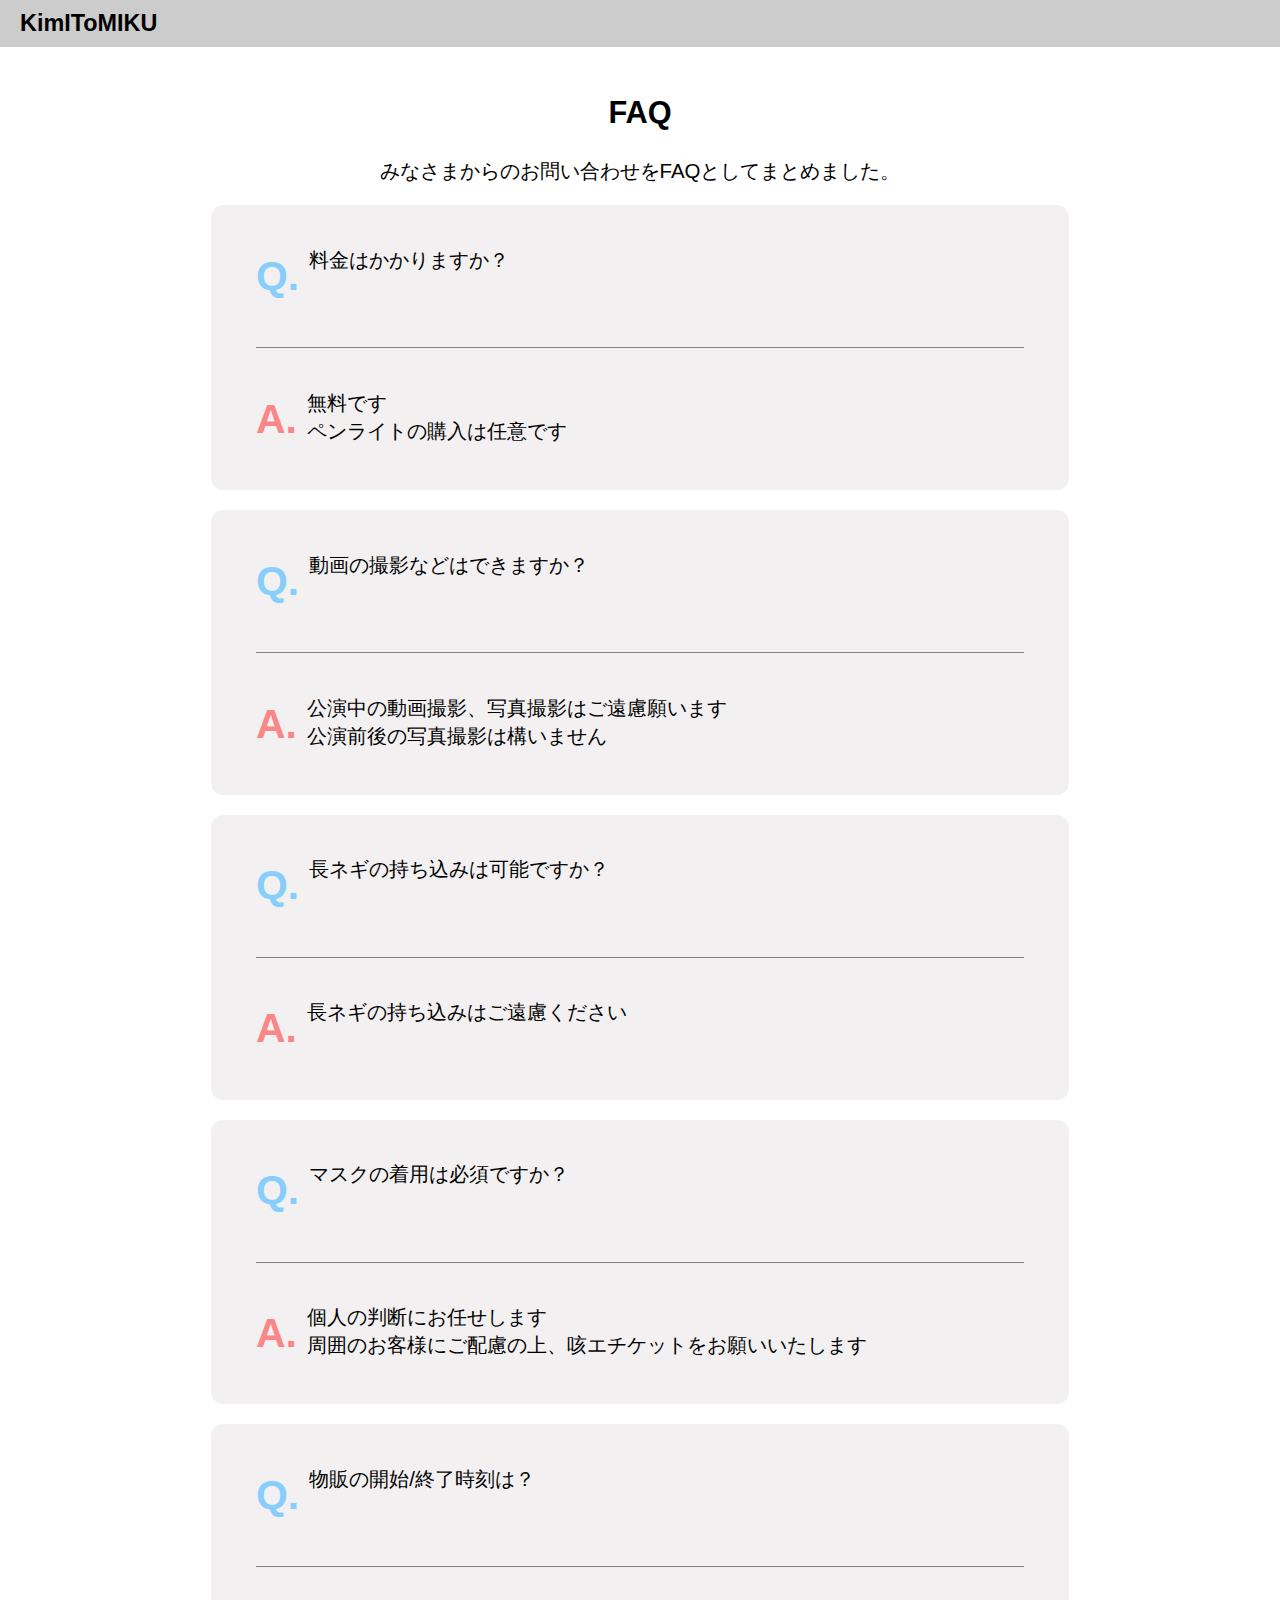
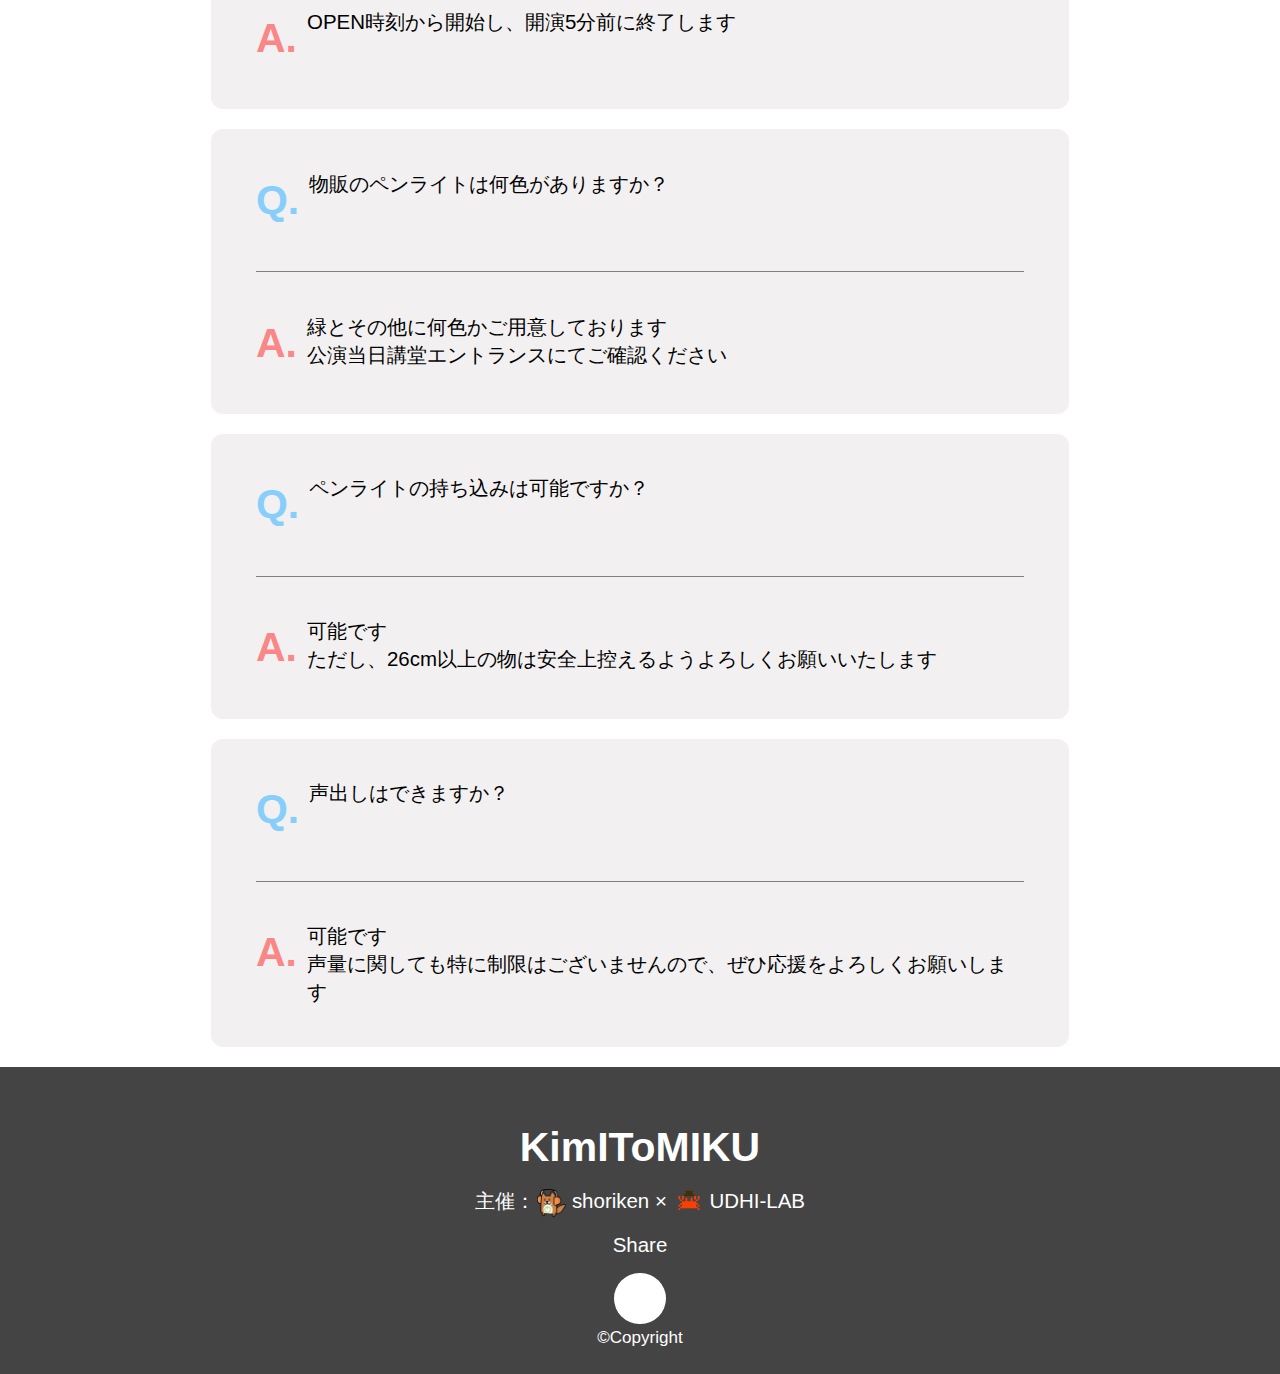
==== docs/faq.html @ 0fe7bd04 "FAQ" ====
<!DOCTYPE html>
<html lang="ja">
<head>
    <meta charset="utf-8">
    <title>KimIToMIKU</title>
    <meta name="description" content=""><!--検索時の説明文(仮置き)-->
    <link rel="stylesheet" href="https://maxst.icons8.com/vue-static/landings/line-awesome/line-awesome/1.3.0/css/line-awesome.min.css">
    <link href="css/faq.css" rel="stylesheet">
    <link rel="icon" type="image/png" href="images/"><!--ファビコン(仮置き)-->
    <meta name="viewport" content="width=device-width, initial-scale=1">
</head>

<body>
    <header>
        <div class="header-content">
            <a href="./" class="header-logo"><h3>KimIToMIKU</h3></a>
        </div>
    </header>
	<div class="contents" id="faq">
		<h2 class="section">FAQ</h2>
		<p>みなさまからのお問い合わせをFAQとしてまとめました。</p>
	</div>
	<div class="qa_container">
		<div class="question">
			<h1>Q.</h1>
			<p>
			料金はかかりますか？
			</p>
		</div>
		<div class="answer">
			<h1>A.</h1>
			<p>
			無料です<br>
			ペンライトの購入は任意です
			</p>
		</div>
	</div>
	<div class="qa_container">
		<div class="question">
			<h1>Q.</h1>
			<p>
			動画の撮影などはできますか？
			</p>
		</div>
		<div class="answer">
			<h1>A.</h1>
			<p>
			公演中の動画撮影、写真撮影はご遠慮願います<br>
			公演前後の写真撮影は構いません
			</p>
		</div>
	</div>
	<div class="qa_container">
		<div class="question">
			<h1>Q.</h1>
			<p>
			長ネギの持ち込みは可能ですか？
			</p>
		</div>
		<div class="answer">
			<h1>A.</h1>
			<p>
			長ネギの持ち込みはご遠慮ください
			</p>
		</div>
	</div>
	<div class="qa_container">
		<div class="question">
			<h1>Q.</h1>
			<p>
			マスクの着用は必須ですか？
			</p>
		</div>
		<div class="answer">
			<h1>A.</h1>
			<p>
			個人の判断にお任せします<br>
			周囲のお客様にご配慮の上、咳エチケットをお願いいたします
			</p>
		</div>
	</div>
	<div class="qa_container">
		<div class="question">
			<h1>Q.</h1>
			<p>
			物販の開始/終了時刻は？
			</p>
		</div>
		<div class="answer">
			<h1>A.</h1>
			<p>
			OPEN時刻から開始し、開演5分前に終了します
			</p>
		</div>
	</div>
	<div class="qa_container">
		<div class="question">
			<h1>Q.</h1>
			<p>
			物販のペンライトは何色がありますか？
			</p>
		</div>
		<div class="answer">
			<h1>A.</h1>
			<p>
			緑とその他に何色かご用意しております<br>
			公演当日講堂エントランスにてご確認ください
			</p>
		</div>
	</div>
	<div class="qa_container">
		<div class="question">
			<h1>Q.</h1>
			<p>
			ペンライトの持ち込みは可能ですか？
			</p>
		</div>
		<div class="answer">
			<h1>A.</h1>
			<p>
			可能です<br>
			ただし、26cm以上の物は安全上控えるようよろしくお願いいたします
			</p>
		</div>
	</div>
	<div class="qa_container">
		<div class="question">
			<h1>Q.</h1>
			<p>
			声出しはできますか？
			</p>
		</div>
		<div class="answer">
			<h1>A.</h1>
			<p>
			可能です<br>
			声量に関しても特に制限はございませんので、ぜひ応援をよろしくお願いします
			</p>
		</div>
	</div>

    <footer>
        <h1>KimIToMIKU</h1>
        <p>主催：<img class="icon" src="images/syoriken-icon.webp">shoriken × <img class="icon" src="images/UDHI-LAB-icon.svg">UDHI-LAB</p>
        <p>Share</p>
        <div class="twitter-box" id="share-area"></div>
        <small>&copy;Copyright</small>
    </footer>

    <script src="js/share-tweet.js"></script>
</body>
---- docs/css/faq.css ----
/*----- 共通設定 -----*/
html{
    font-size: 1.6vw;/*基準サイズ(横幅1000pxで1文字16pxになる)*/
    scroll-padding-top: 55px;/*ページ内リンクのずれ補正用*/

    font-family: Meirio, sans-serif;
}
/*位置調整*/
body{
    margin: 0;
}
/*一番上のコンテンツがヘッダーと被らないように調整*/
.contents{
    padding-top: 50px;
}
/*コンテンツの位置調整用*/
.content{
    padding-top: 1.5vw;
}
/*余白をつけ、中央に配置*/
.wrapper{
    max-width: 80%;
    margin: 5% auto 0; /*中央に配置*/
    padding: 0 4%; /*スマホ向けの調整*/
}
/*見出しのサイズと位置*/
.content h2{
    margin: 1vw 0;
    padding-left: 10%;
    font-size: 2rem;
}
/*テキストボックスの基本設定*/
.text{
    background: #eee;
    padding: 0 1vw;
    vertical-align: middle;
    font-size: 1.2rem;
}
.contents {
    width: 67%;
    margin: 20px auto 0 auto;
    text-align: center; 
}

.qa_container {
    width: 60%;
    margin: 20px auto;
    padding: 20px 45px;
    border-radius: 12px;
    box-shadow: 3px rgba(0, 0, 0, 0.238);
    background-color: rgb(242, 240, 240);
}

.question {
    display: flex;
    padding-bottom: 20px;
    border-bottom: solid 1px gray;
}

.question h1 {
    margin-right: 10px;
    color: #87cefa;
}

.answer {
    display: flex;
    padding-top: 20px;
}

.answer h1 {
    margin-right: 10px;
    color: #fa8787;
}

/*---------- ヘッダーの各種設定 ----------*/

/*ヘッダーの位置等調整*/
header {
    position: absolute;
    z-index: 9999;
}
.header-content{
    position: fixed;
    top: 0;
    left: 0;
    display: flex;
    justify-content: space-between;
    width: 100%;
    align-items: center;
    padding:10px 0;
    background: #ccc;
    margin-bottom: 20px;
}
/*ヘッダーロゴの位置調整*/
.header-logo{
    text-align:left;
    font-size: 20px;
    margin:0 20px;
    color: #000;
    text-decoration: none;
}
.header-logo h3{
    margin: 0;
}

/*アイコンの基本設定*/
.icon{
    max-width: 2.2vw;
    max-height: 2.2vw;
    vertical-align: middle;
    margin: 0 0.5% 0 0.2%;
}

/*---------- フッターの各種設定 ----------*/

/*フッターの位置等調整*/
footer {
    width: 100%;
    background: #444;
    text-align: center;
    color: #fff;
    padding-bottom: 2vw;
}
footer h1{
    margin: 0;
    padding-top: 4.5%;
}
footer p{
    margin: 1.25%;
}
/*Twitterのアイコン*/
.twitter-box{
    background: #fff;
    border-radius: 50%;
    width: 2.5rem;
    height: 2.5rem;
    margin: 0 auto;
}
.lab{
    color: #444;
    margin: 0.25rem;
    font-size: 2rem;
}
.twitter-box:hover{
    cursor: pointer;/*マウスカーソルを指マークに*/
}

/* スマホよりも大きい画面 */
@media screen and (max-width: 960px) {
    .qa_container {
        width: 80%;
        padding: 20px 20px;
    }

    #message_contents {
        display: block;
    }

    .text_container {
        width: 80%;
        height: fit-content;
        margin: 0 auto 20px auto;
    }
    
    #image {
        width: 100%;
        margin: 0;
    }
}
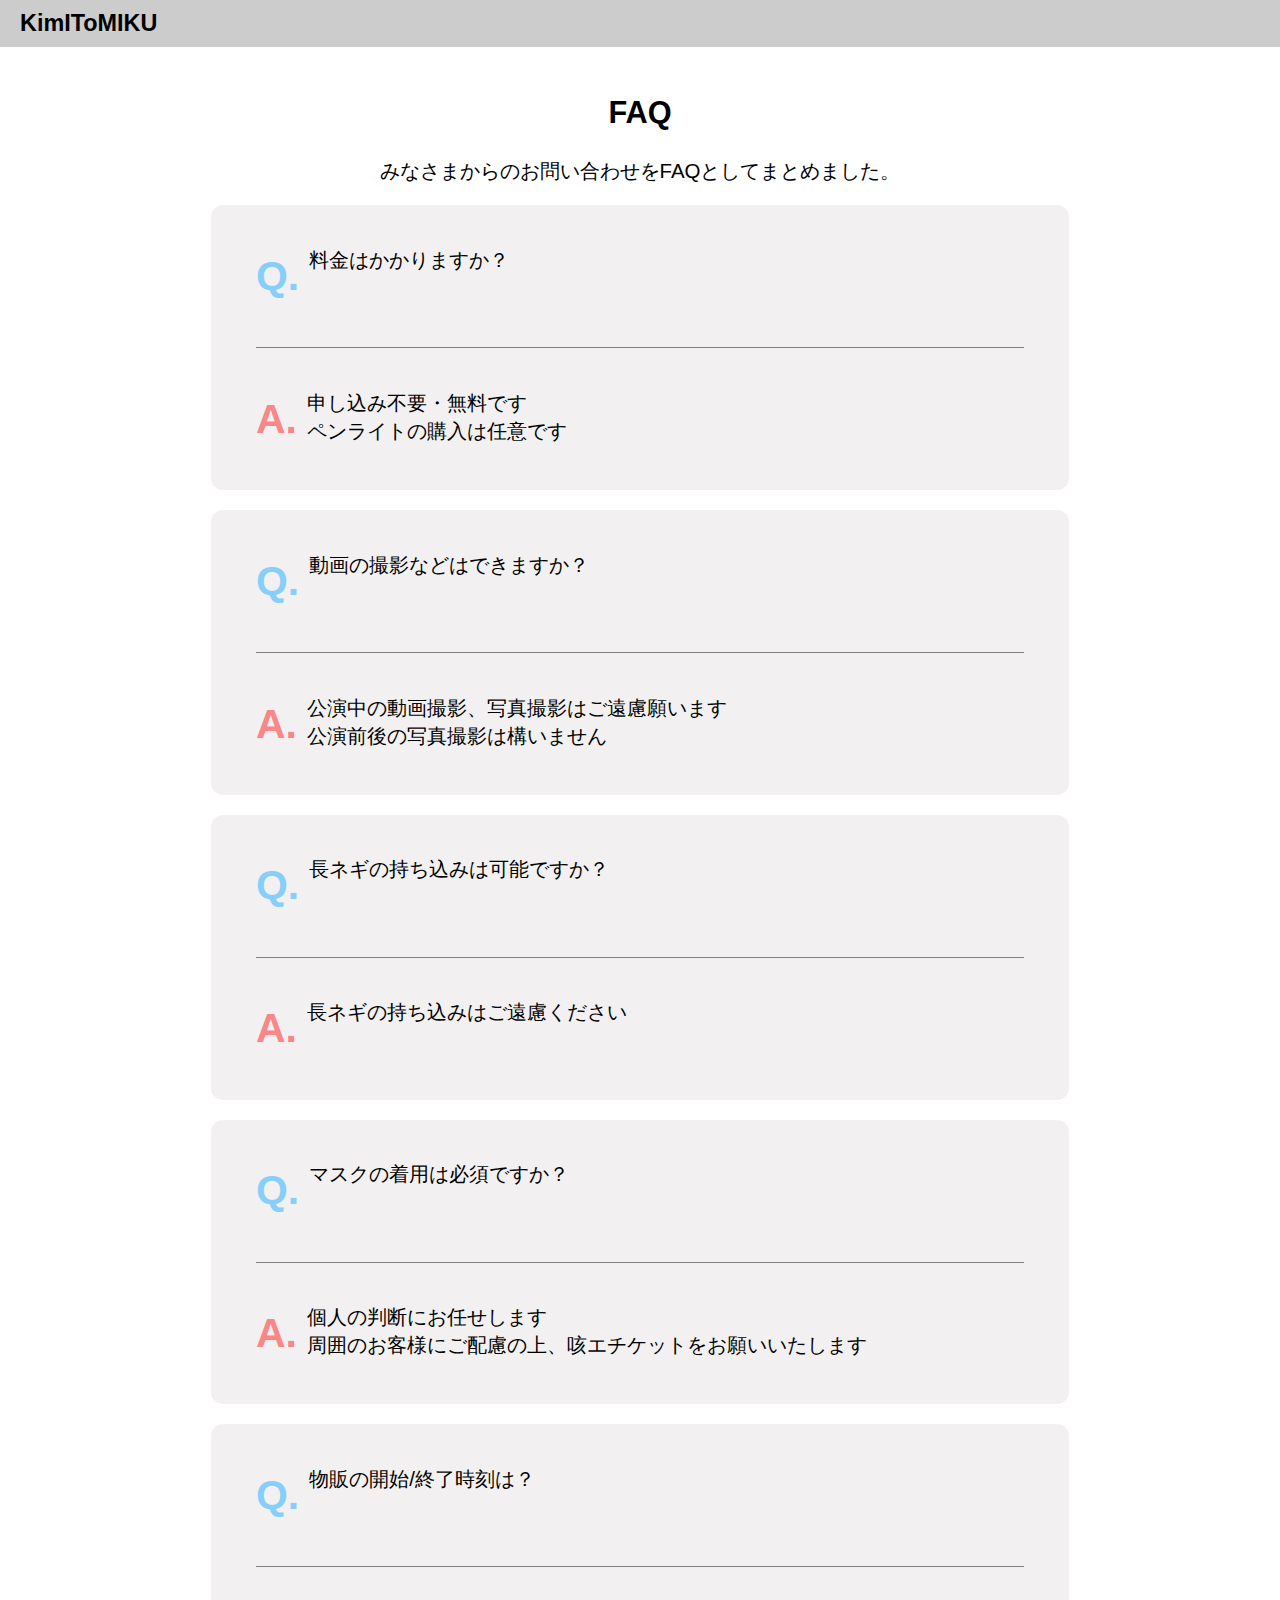
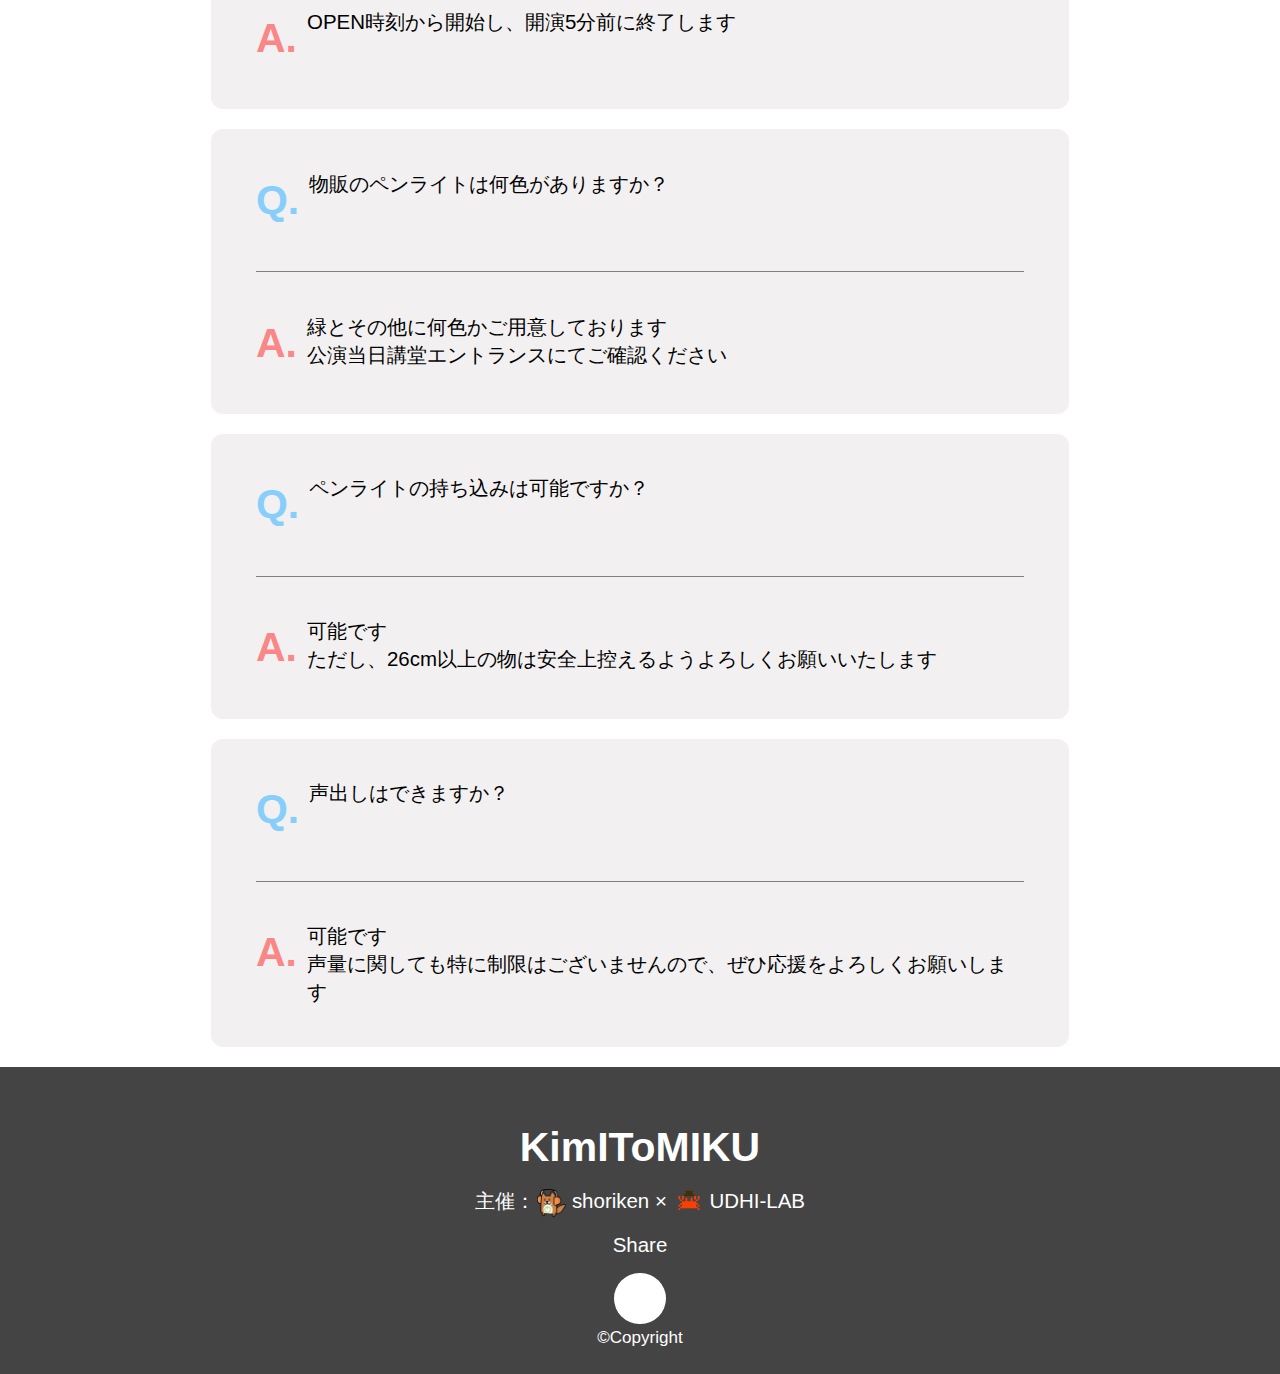
==== commit 54fc25dd: "add faq" ====
--- a/docs/faq.html
+++ b/docs/faq.html
@@ -30,7 +30,7 @@
 		<div class="answer">
 			<h1>A.</h1>
 			<p>
-			無料です<br>
+			申し込み不要・無料です<br>
 			ペンライトの購入は任意です
 			</p>
 		</div>
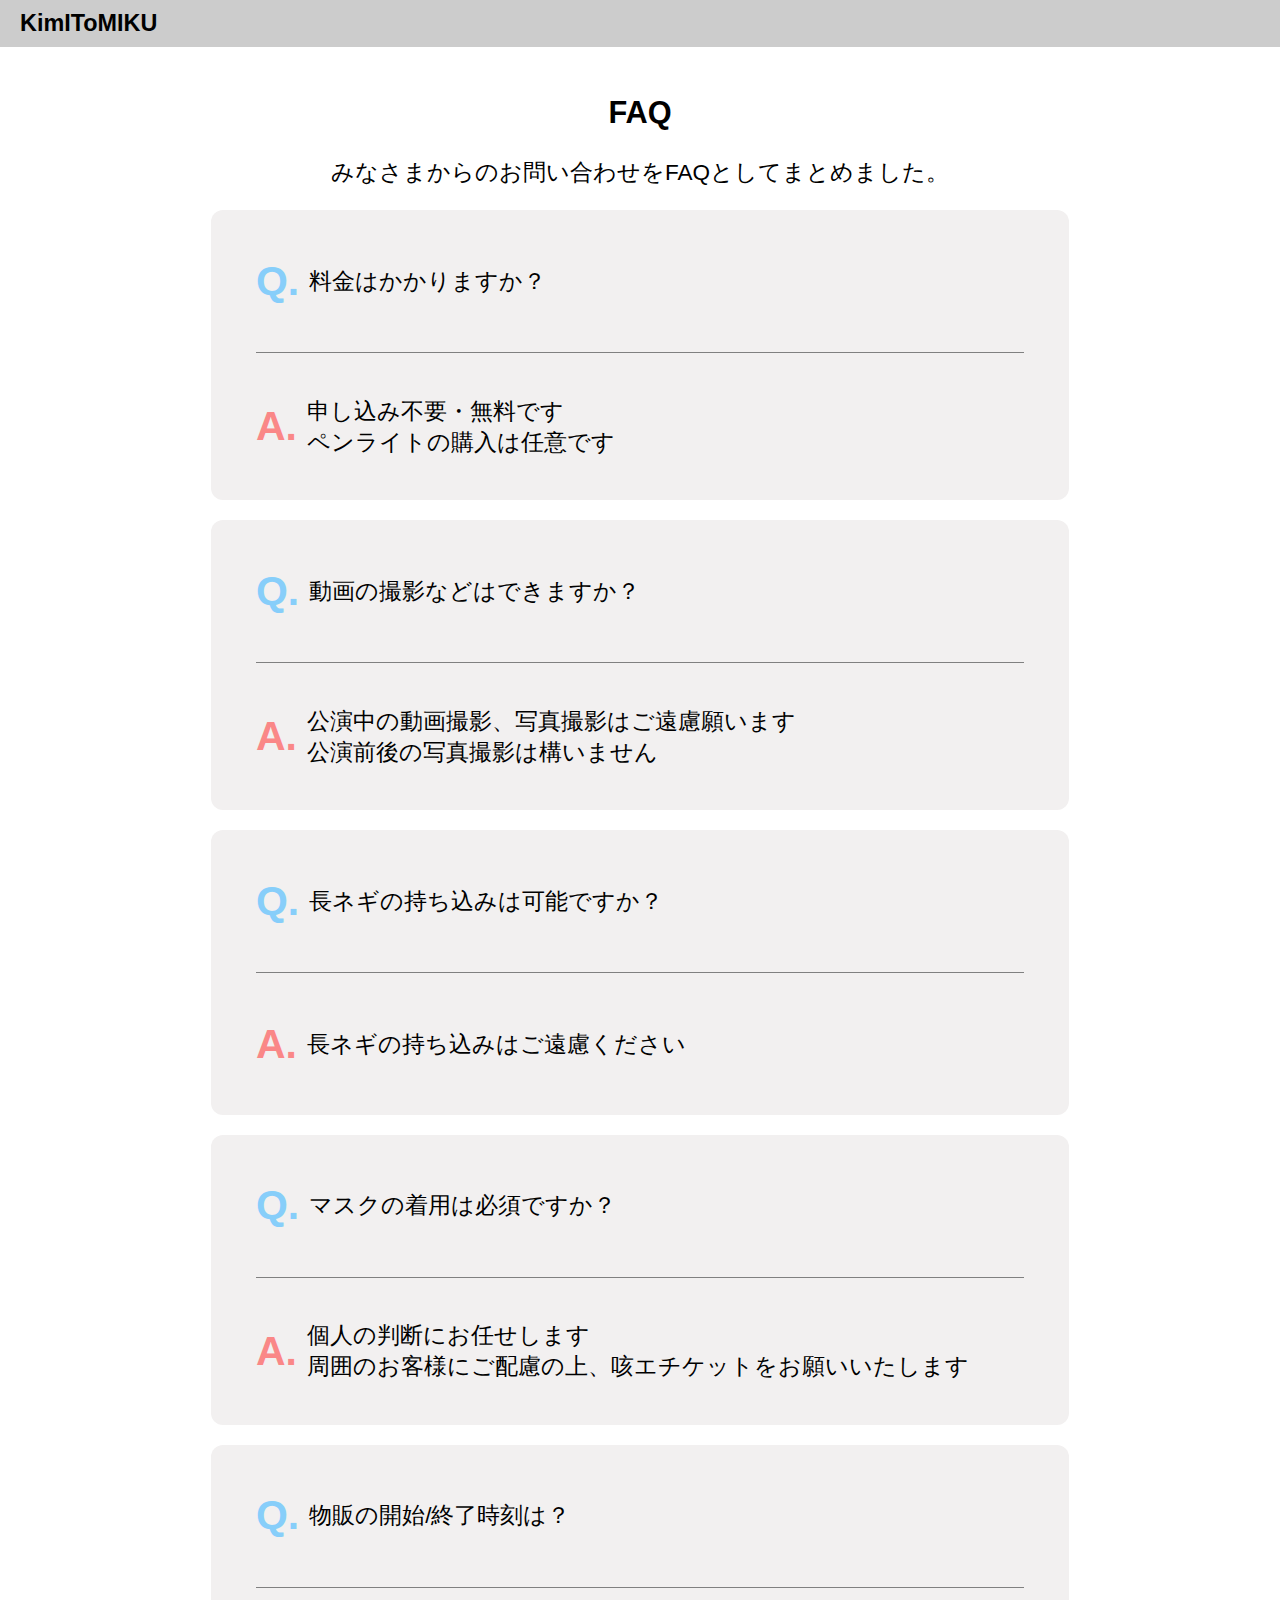
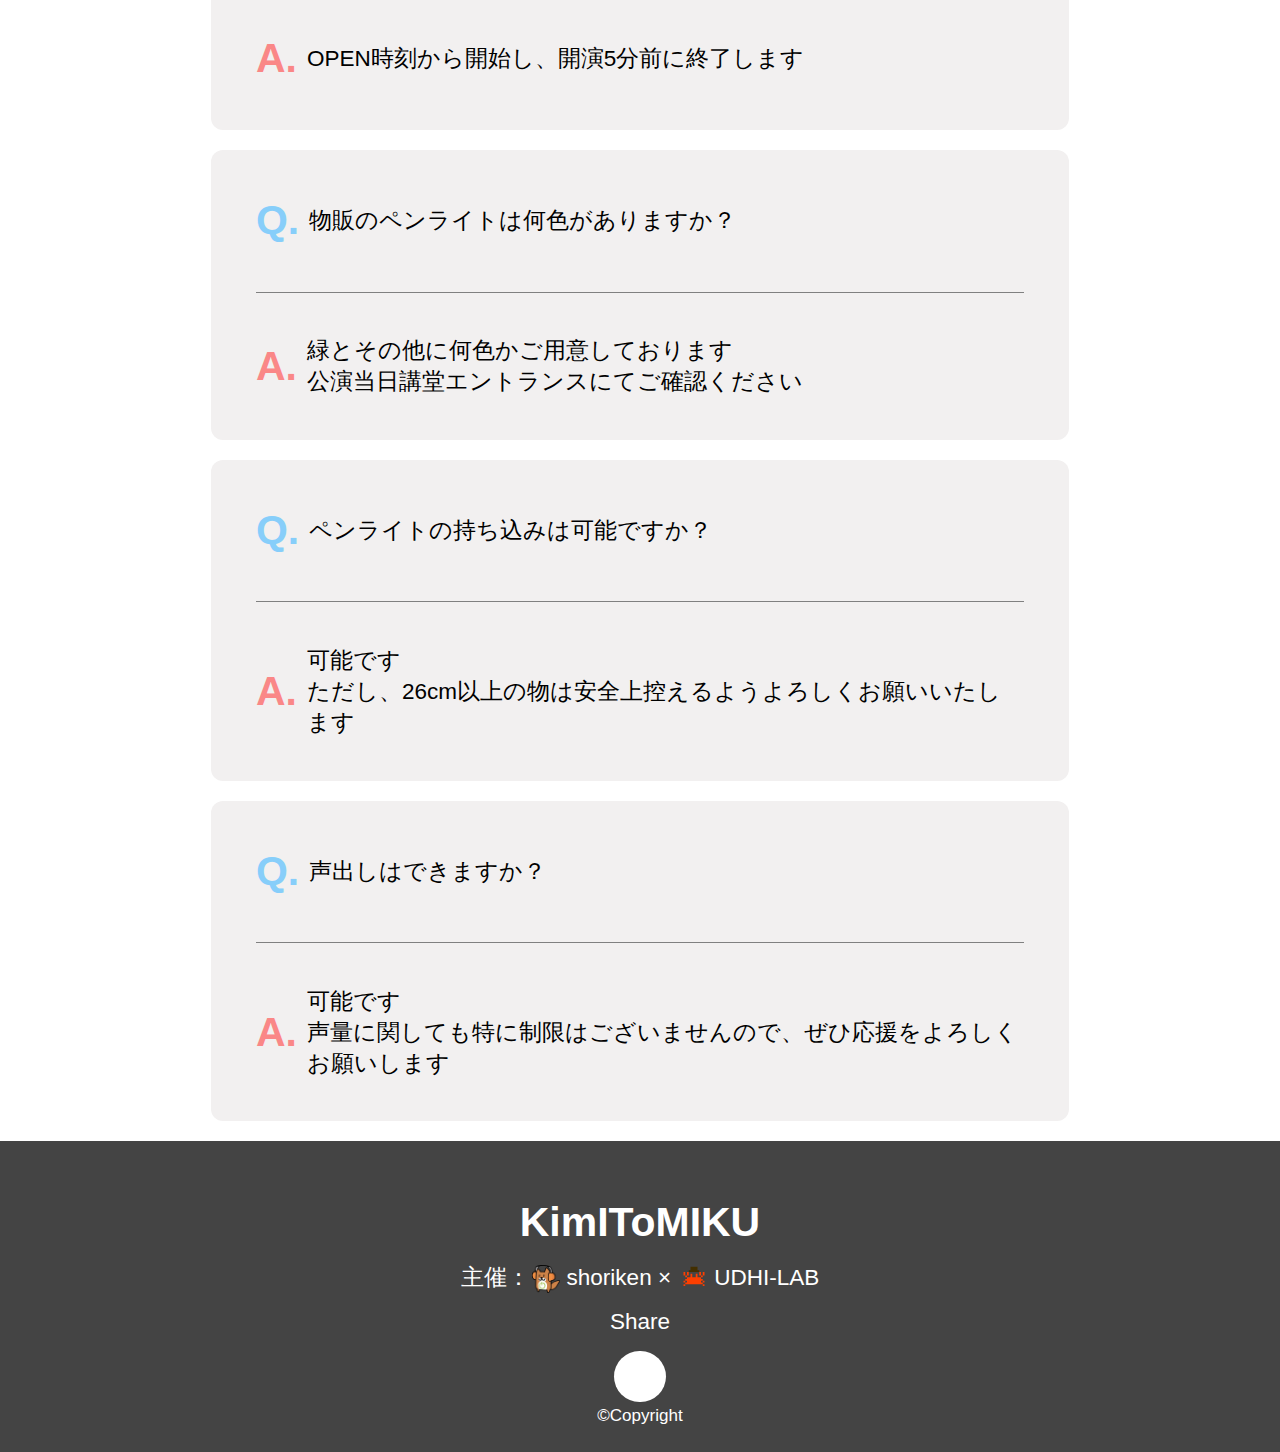
==== commit 9cc6d3cd: "adjust fontsize" ====
--- a/docs/faq.html
+++ b/docs/faq.html
@@ -13,7 +13,7 @@
 <body>
     <header>
         <div class="header-content">
-            <a href="./" class="header-logo"><h3>KimIToMIKU</h3></a>
+            <a href="./index.html" class="header-logo"><h3>KimIToMIKU</h3></a>
         </div>
     </header>
 	<div class="contents" id="faq">
--- a/docs/css/faq.css
+++ b/docs/css/faq.css
@@ -4,6 +4,9 @@
     scroll-padding-top: 55px;/*ページ内リンクのずれ補正用*/
 
     font-family: Meirio, sans-serif;
+}
+p{
+    font-size: 1.1rem;
 }
 /*位置調整*/
 body{
@@ -42,6 +45,9 @@
     text-align: center; 
 }
 
+.section{
+    font-size: 1.5rem;
+}
 .qa_container {
     width: 60%;
     margin: 20px auto;
@@ -53,6 +59,7 @@
 
 .question {
     display: flex;
+    align-items: center;
     padding-bottom: 20px;
     border-bottom: solid 1px gray;
 }
@@ -64,6 +71,7 @@
 
 .answer {
     display: flex;
+    align-items: center;
     padding-top: 20px;
 }
 
@@ -147,6 +155,12 @@
 
 /* スマホよりも大きい画面 */
 @media screen and (max-width: 960px) {
+    p{
+        font-size: 2.05rem;
+    }
+    .section{
+        font-size: 2.5rem;
+    }
     .qa_container {
         width: 80%;
         padding: 20px 20px;
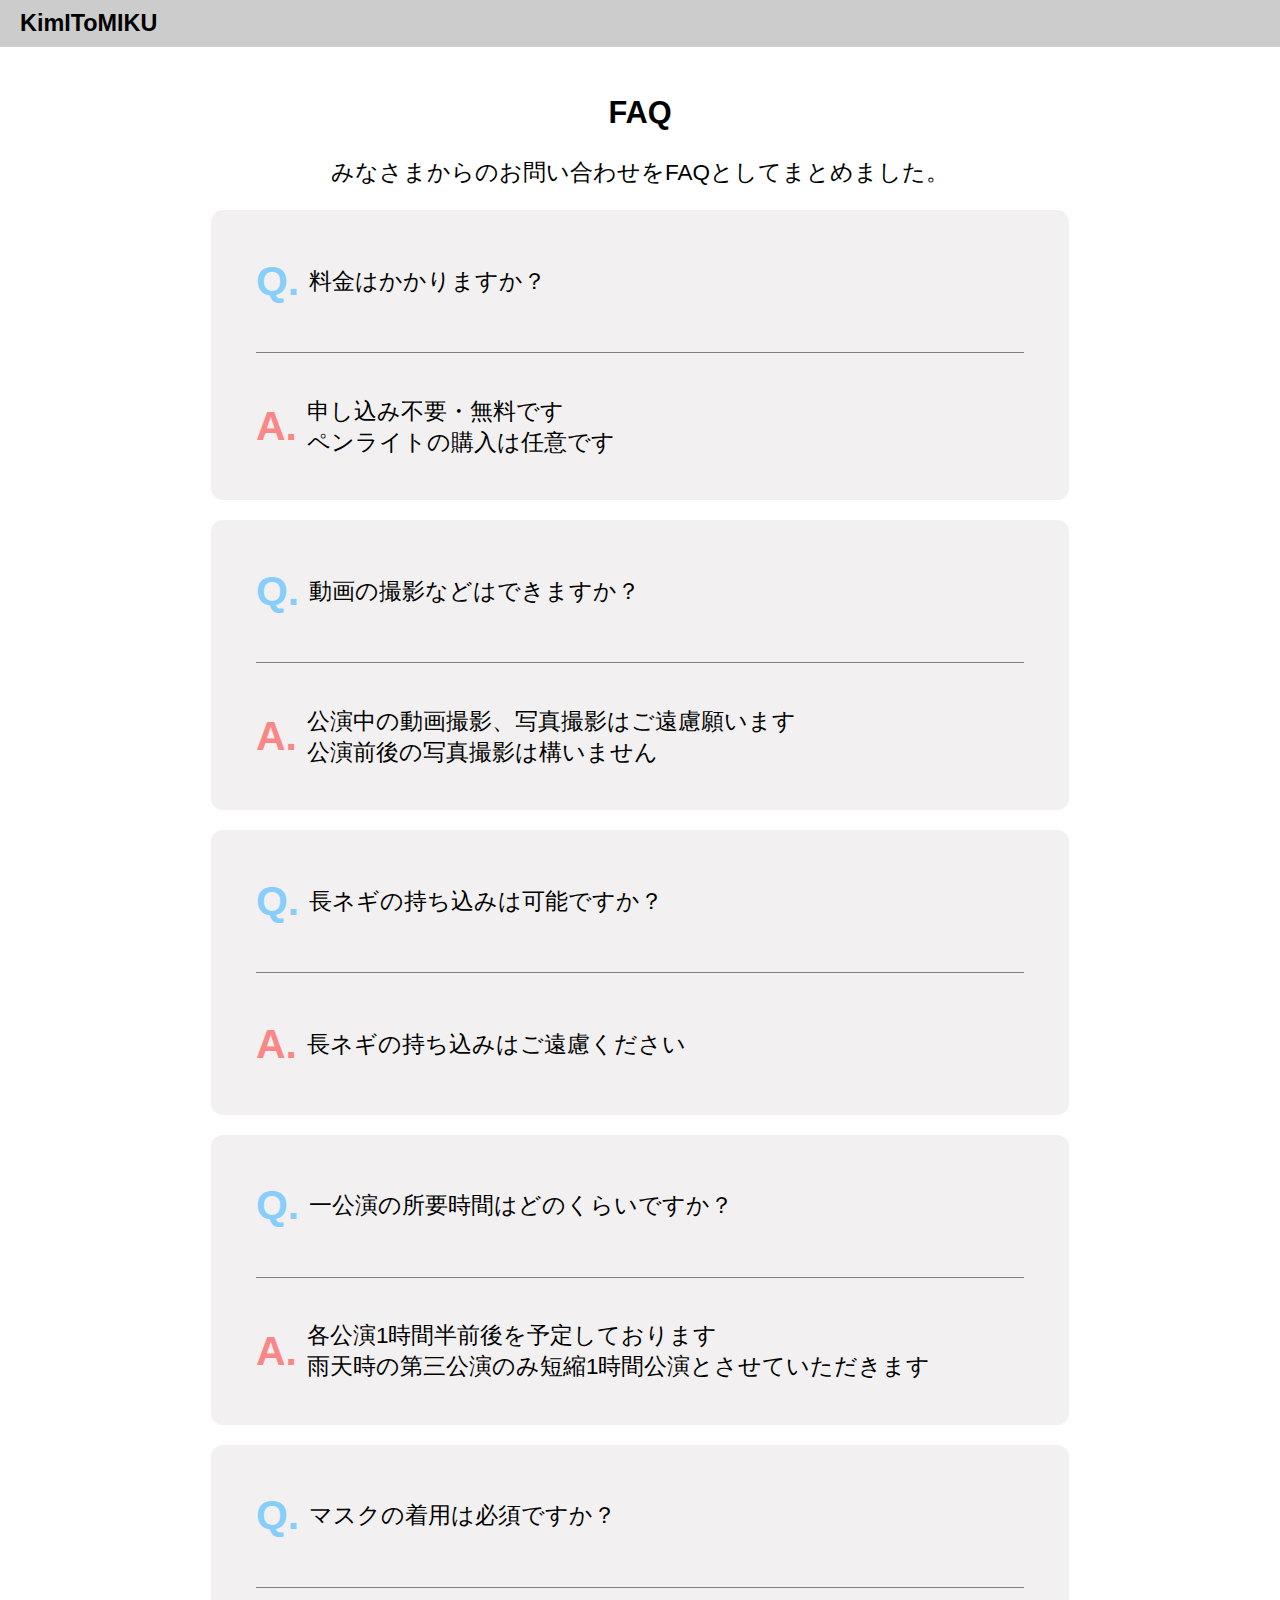
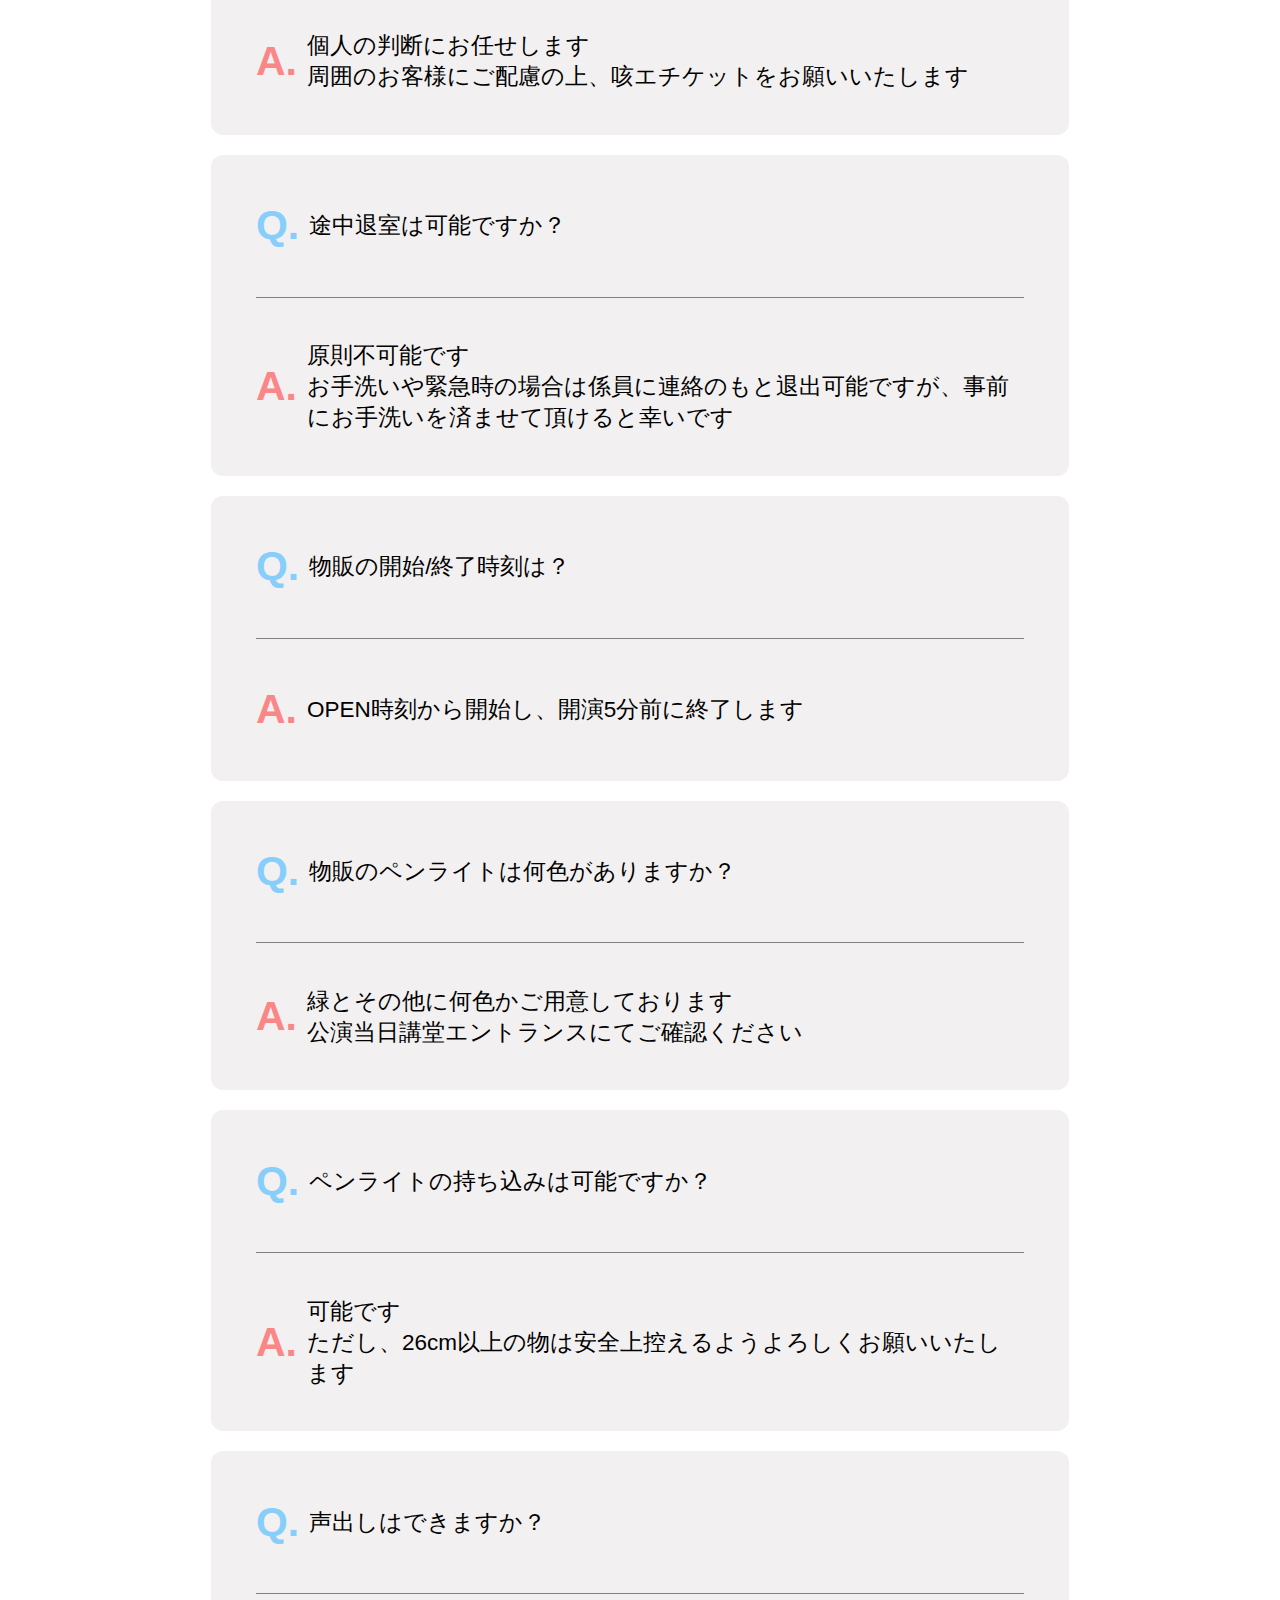
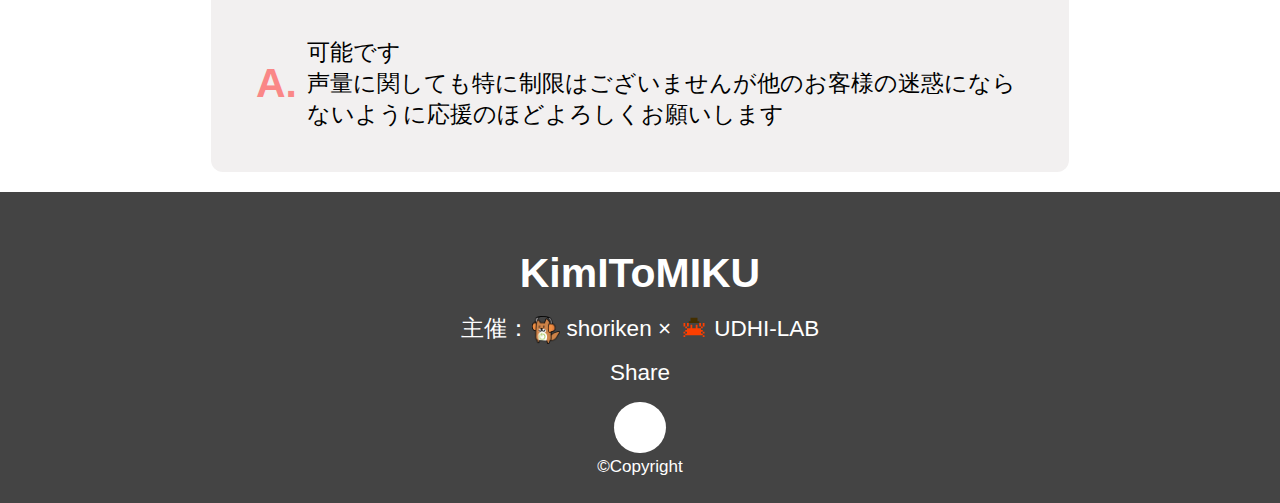
==== commit 1f792bad: "質問の追加と声出し規定についての見直し" ====
--- a/docs/faq.html
+++ b/docs/faq.html
@@ -68,6 +68,21 @@
 		<div class="question">
 			<h1>Q.</h1>
 			<p>
+			一公演の所要時間はどのくらいですか？
+			</p>
+		</div>
+		<div class="answer">
+			<h1>A.</h1>
+			<p>
+			各公演1時間半前後を予定しております<br>
+			雨天時の第三公演のみ短縮1時間公演とさせていただきます
+			</p>
+		</div>
+	</div>
+	<div class="qa_container">
+		<div class="question">
+			<h1>Q.</h1>
+			<p>
 			マスクの着用は必須ですか？
 			</p>
 		</div>
@@ -76,6 +91,21 @@
 			<p>
 			個人の判断にお任せします<br>
 			周囲のお客様にご配慮の上、咳エチケットをお願いいたします
+			</p>
+		</div>
+	</div>
+	<div class="qa_container">
+		<div class="question">
+			<h1>Q.</h1>
+			<p>
+			途中退室は可能ですか？
+			</p>
+		</div>
+		<div class="answer">
+			<h1>A.</h1>
+			<p>
+			原則不可能です<br>
+			お手洗いや緊急時の場合は係員に連絡のもと退出可能ですが、事前にお手洗いを済ませて頂けると幸いです
 			</p>
 		</div>
 	</div>
@@ -134,7 +164,7 @@
 			<h1>A.</h1>
 			<p>
 			可能です<br>
-			声量に関しても特に制限はございませんので、ぜひ応援をよろしくお願いします
+			声量に関しても特に制限はございませんが他のお客様の迷惑にならないように応援のほどよろしくお願いします
 			</p>
 		</div>
 	</div>
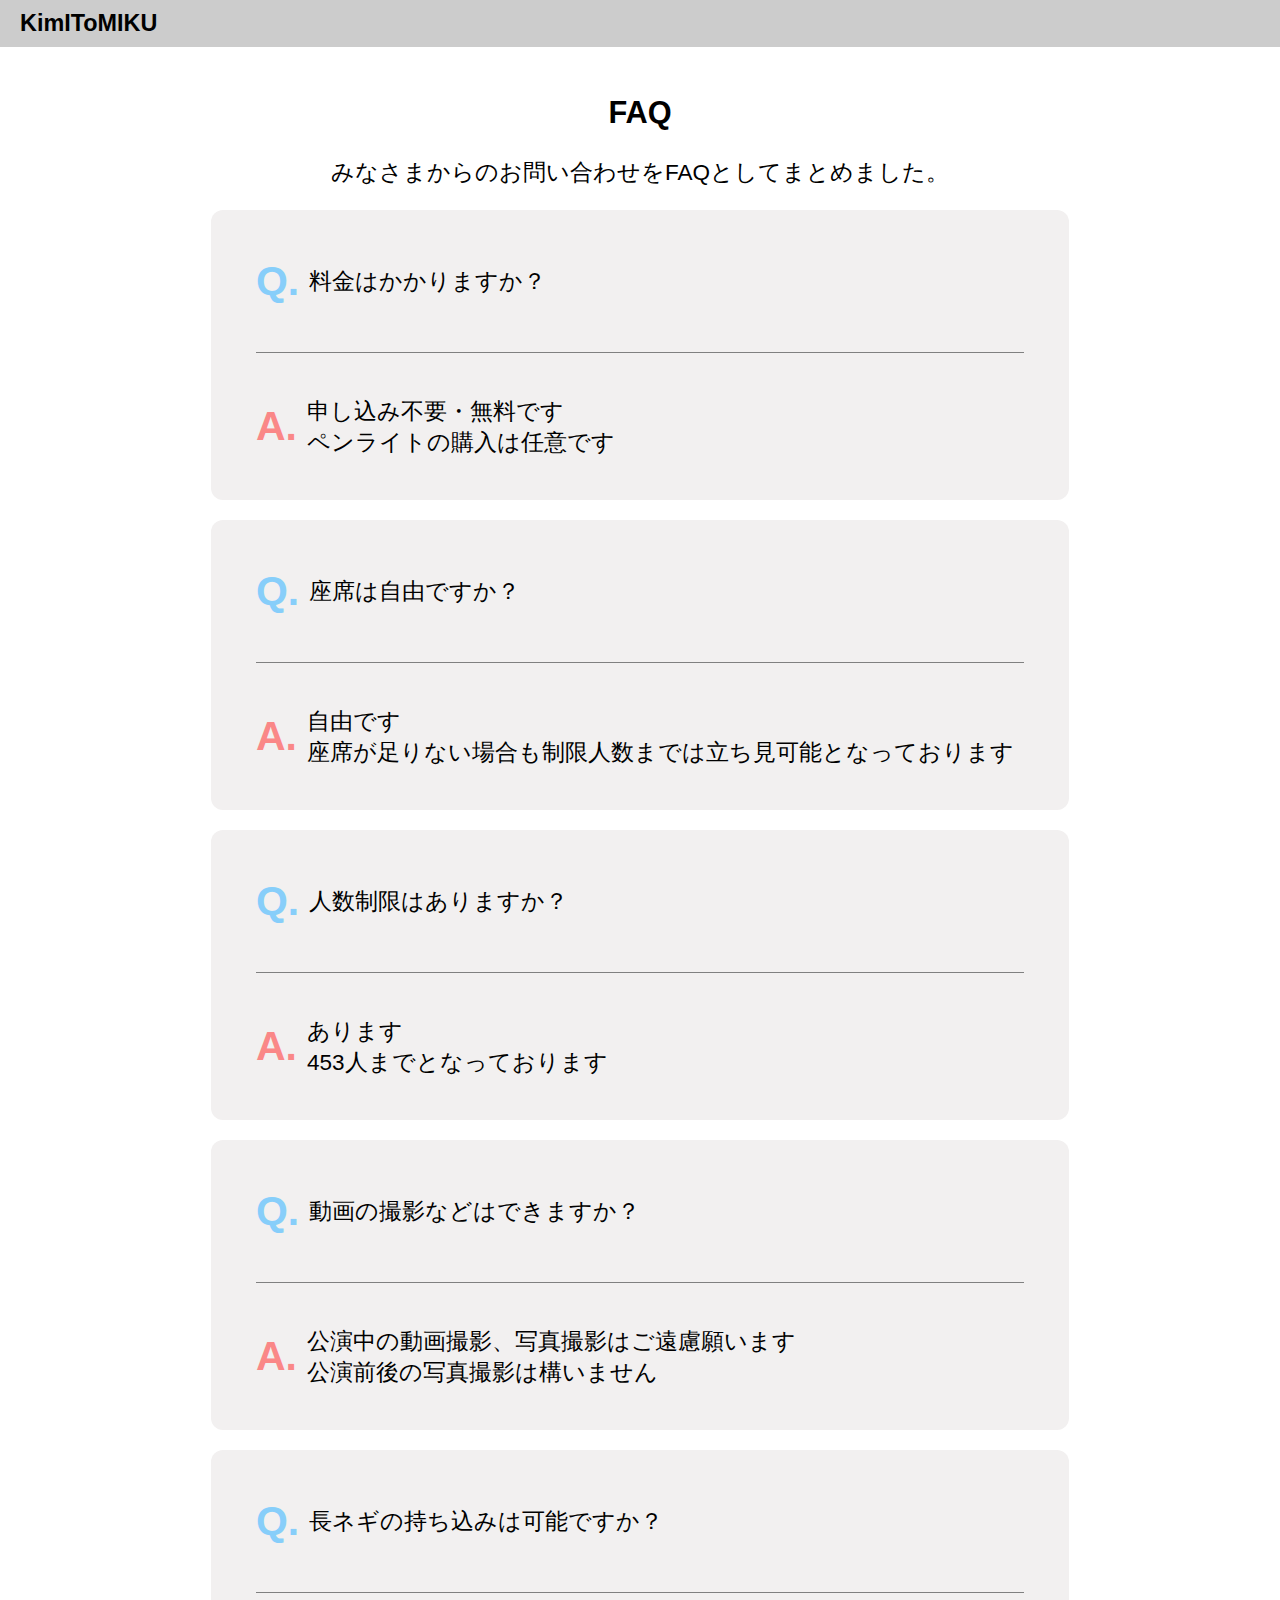
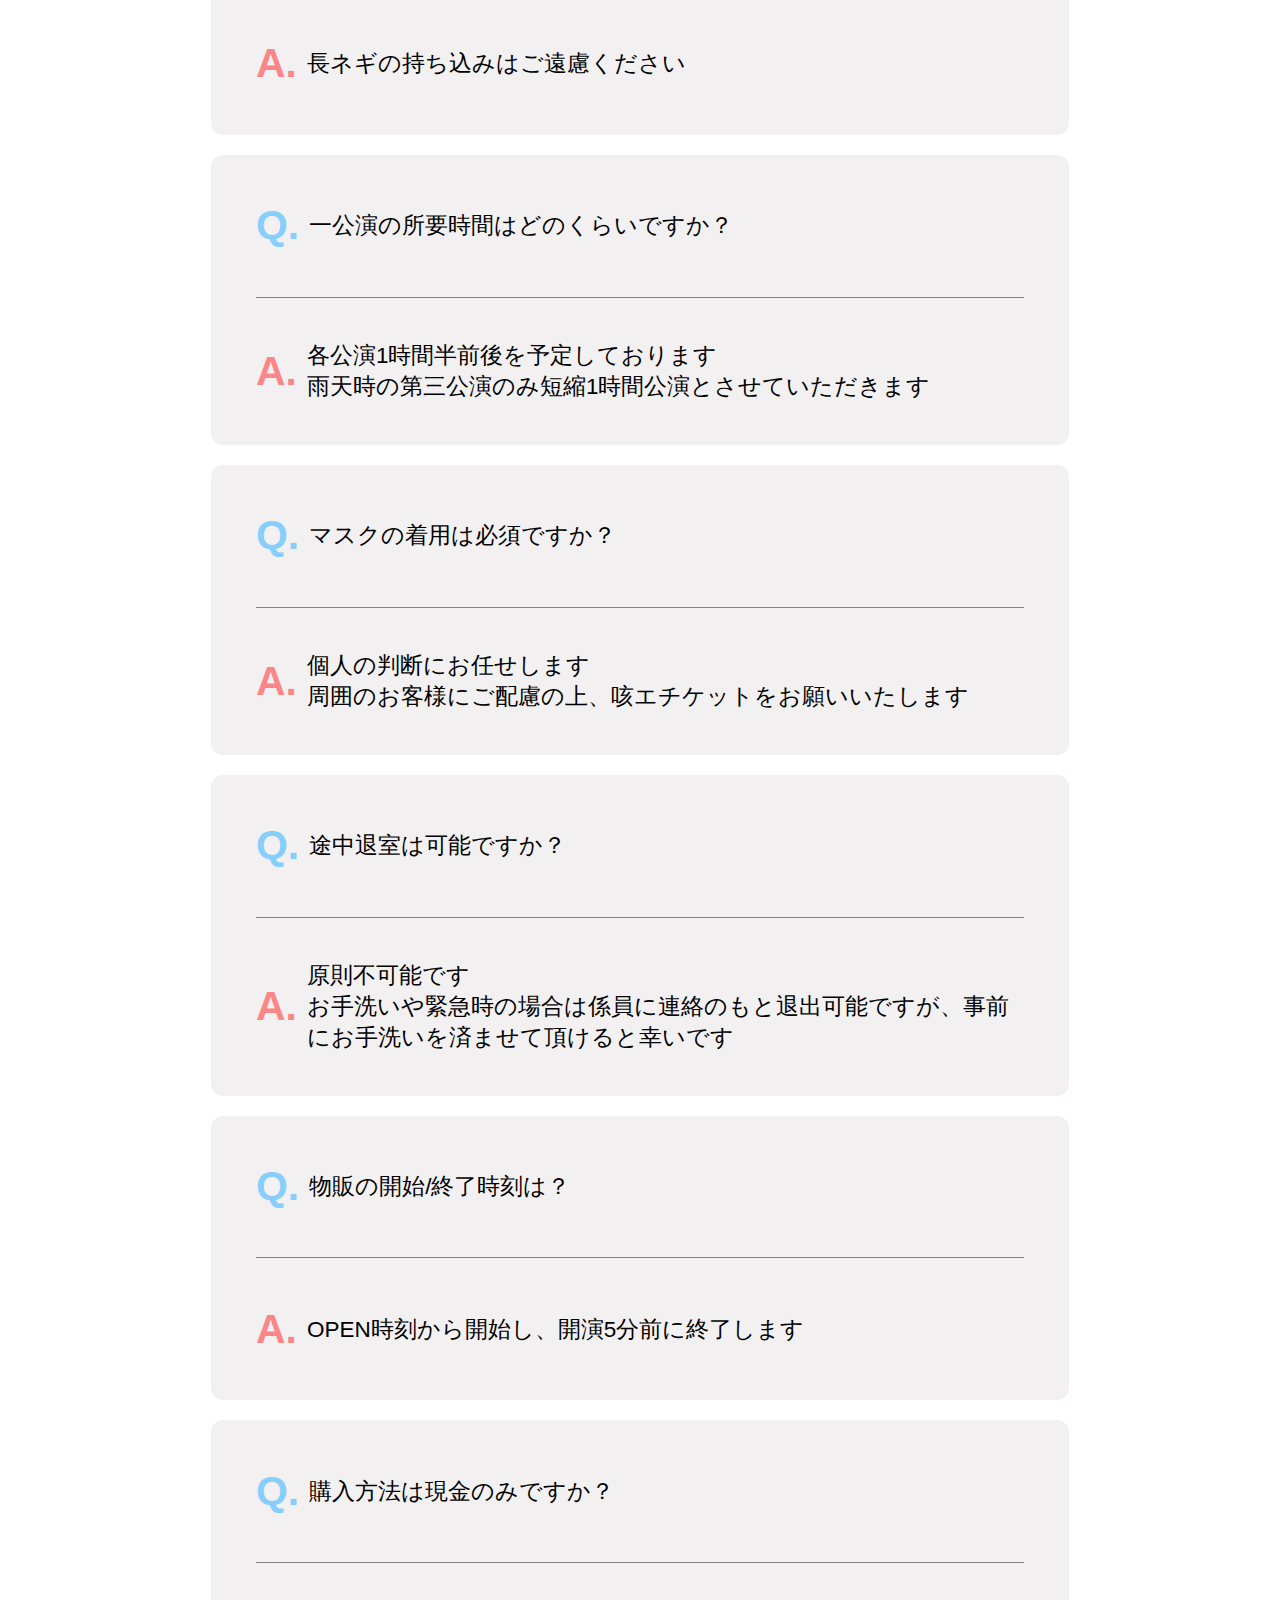
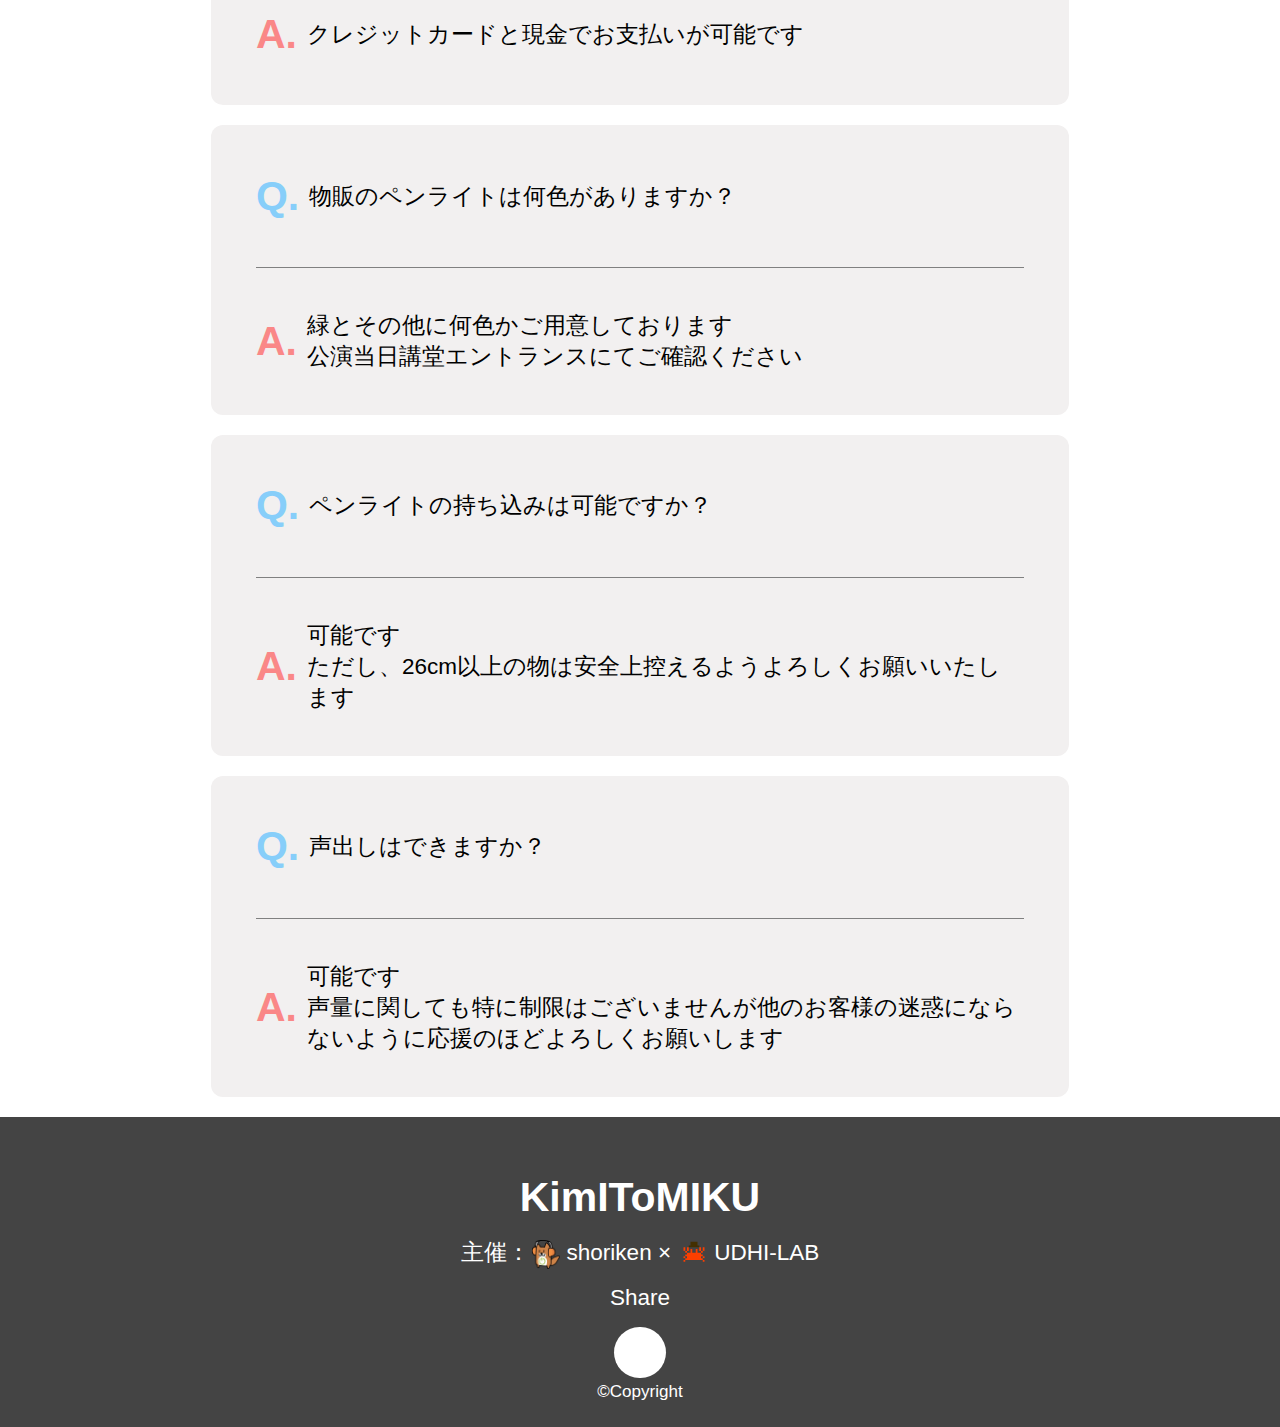
==== commit a386990c: "FAQの追加" ====
--- a/docs/faq.html
+++ b/docs/faq.html
@@ -39,6 +39,36 @@
 		<div class="question">
 			<h1>Q.</h1>
 			<p>
+			座席は自由ですか？
+			</p>
+		</div>
+		<div class="answer">
+			<h1>A.</h1>
+			<p>
+			自由です<br>
+			座席が足りない場合も制限人数までは立ち見可能となっております
+			</p>
+		</div>
+	</div>
+	<div class="qa_container">
+		<div class="question">
+			<h1>Q.</h1>
+			<p>
+			人数制限はありますか？
+			</p>
+		</div>
+		<div class="answer">
+			<h1>A.</h1>
+			<p>
+			あります<br>
+			453人までとなっております
+			</p>
+		</div>
+	</div>
+	<div class="qa_container">
+		<div class="question">
+			<h1>Q.</h1>
+			<p>
 			動画の撮影などはできますか？
 			</p>
 		</div>
@@ -120,6 +150,20 @@
 			<h1>A.</h1>
 			<p>
 			OPEN時刻から開始し、開演5分前に終了します
+			</p>
+		</div>
+	</div>
+	<div class="qa_container">
+		<div class="question">
+			<h1>Q.</h1>
+			<p>
+			購入方法は現金のみですか？
+			</p>
+		</div>
+		<div class="answer">
+			<h1>A.</h1>
+			<p>
+			クレジットカードと現金でお支払いが可能です
 			</p>
 		</div>
 	</div>
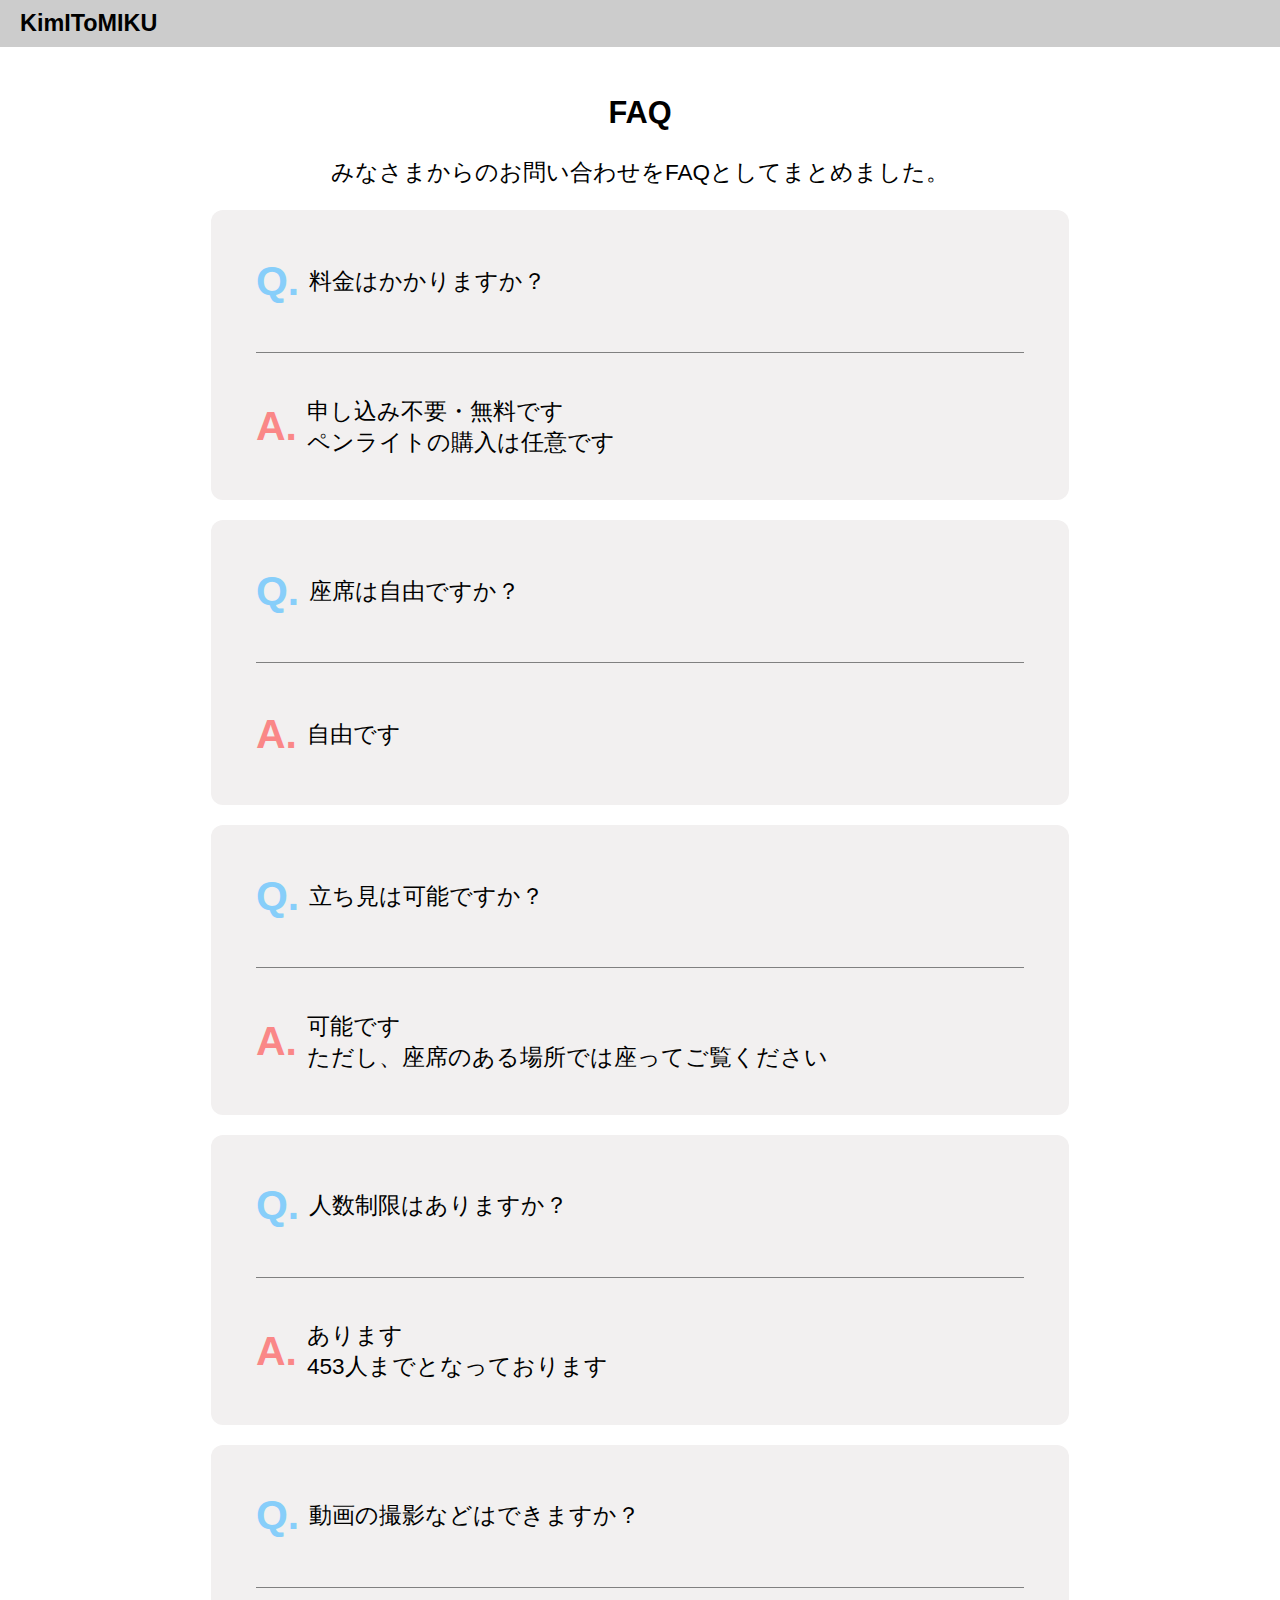
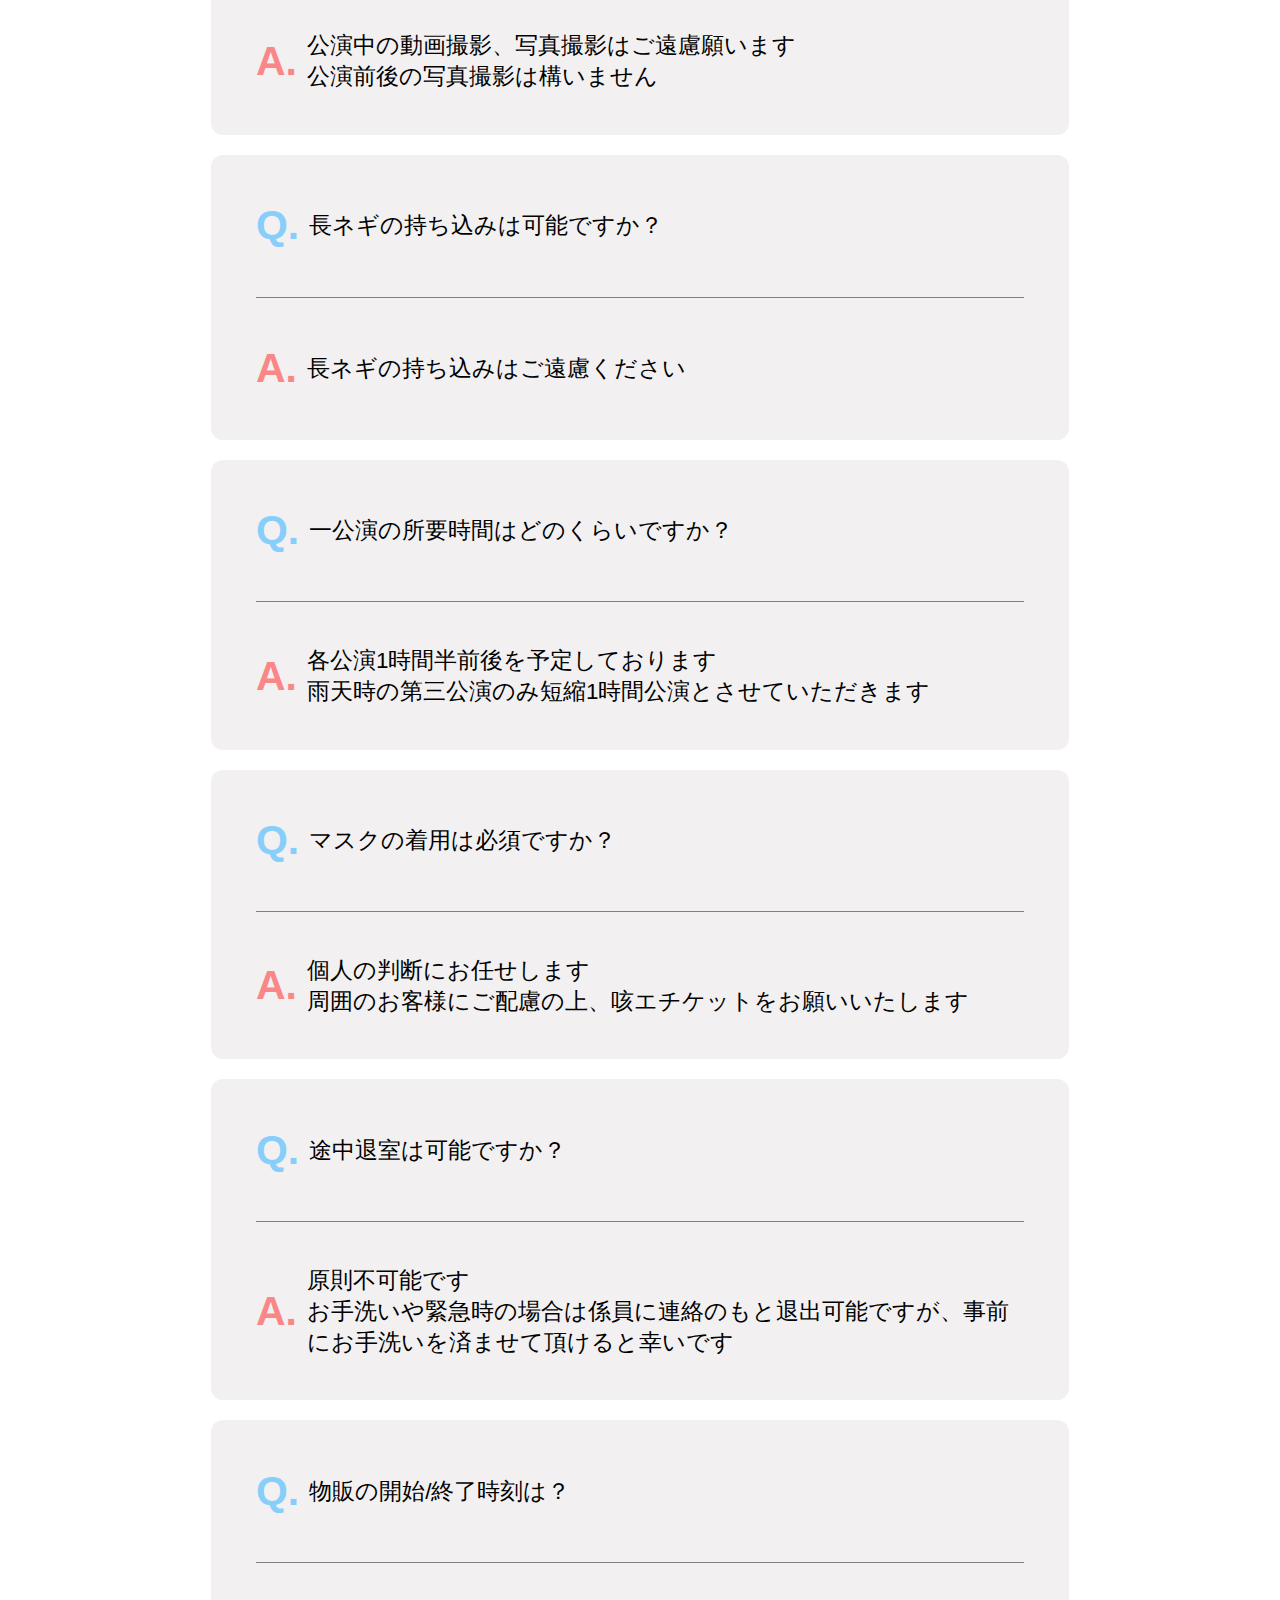
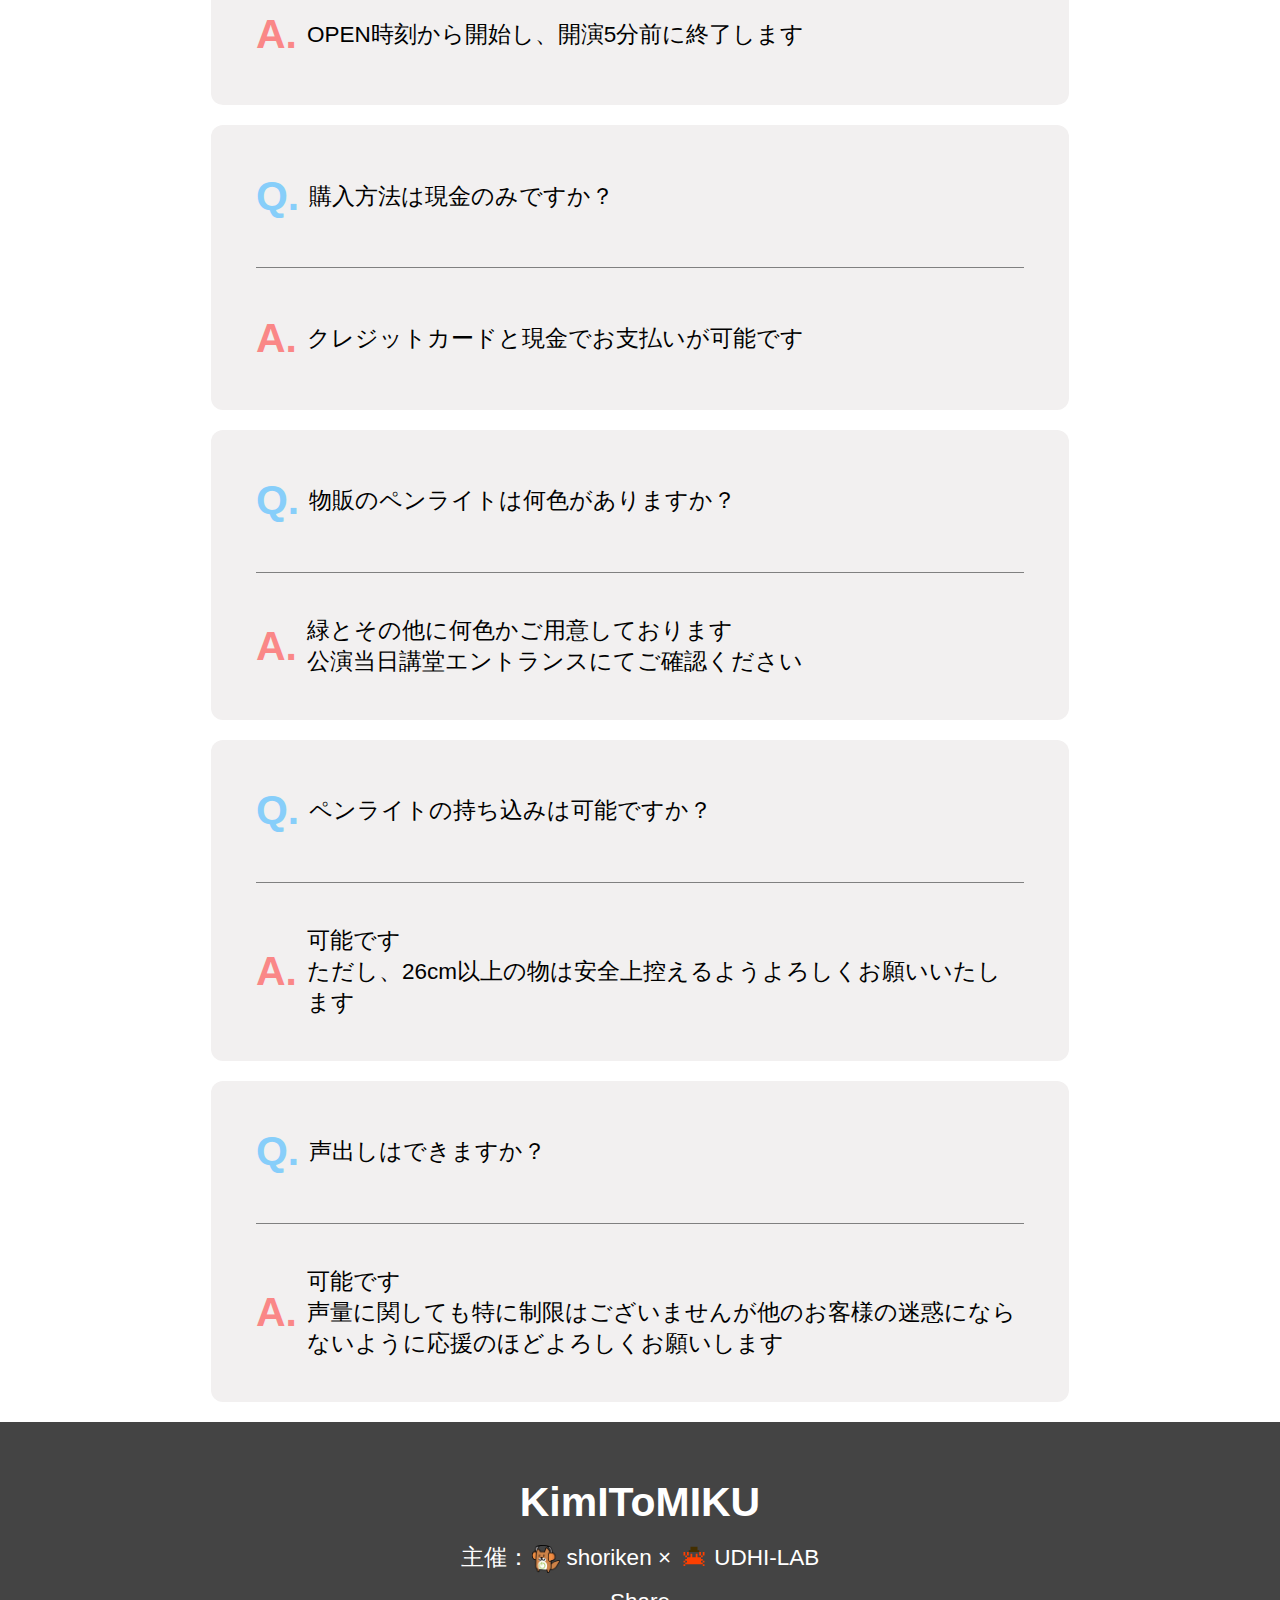
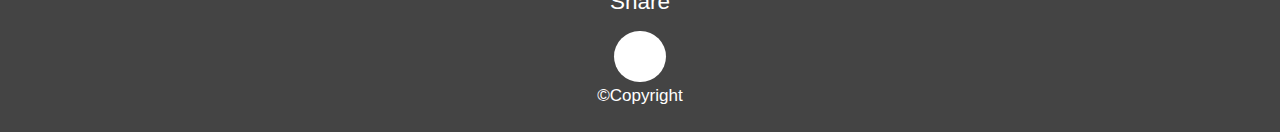
==== commit 302ec401: "質問の追加と修正" ====
--- a/docs/faq.html
+++ b/docs/faq.html
@@ -45,8 +45,22 @@
 		<div class="answer">
 			<h1>A.</h1>
 			<p>
-			自由です<br>
-			座席が足りない場合も制限人数までは立ち見可能となっております
+			自由です
+			</p>
+		</div>
+	</div>
+	<div class="qa_container">
+		<div class="question">
+			<h1>Q.</h1>
+			<p>
+			立ち見は可能ですか？
+			</p>
+		</div>
+		<div class="answer">
+			<h1>A.</h1>
+			<p>
+			可能です<br>
+			ただし、座席のある場所では座ってご覧ください
 			</p>
 		</div>
 	</div>
